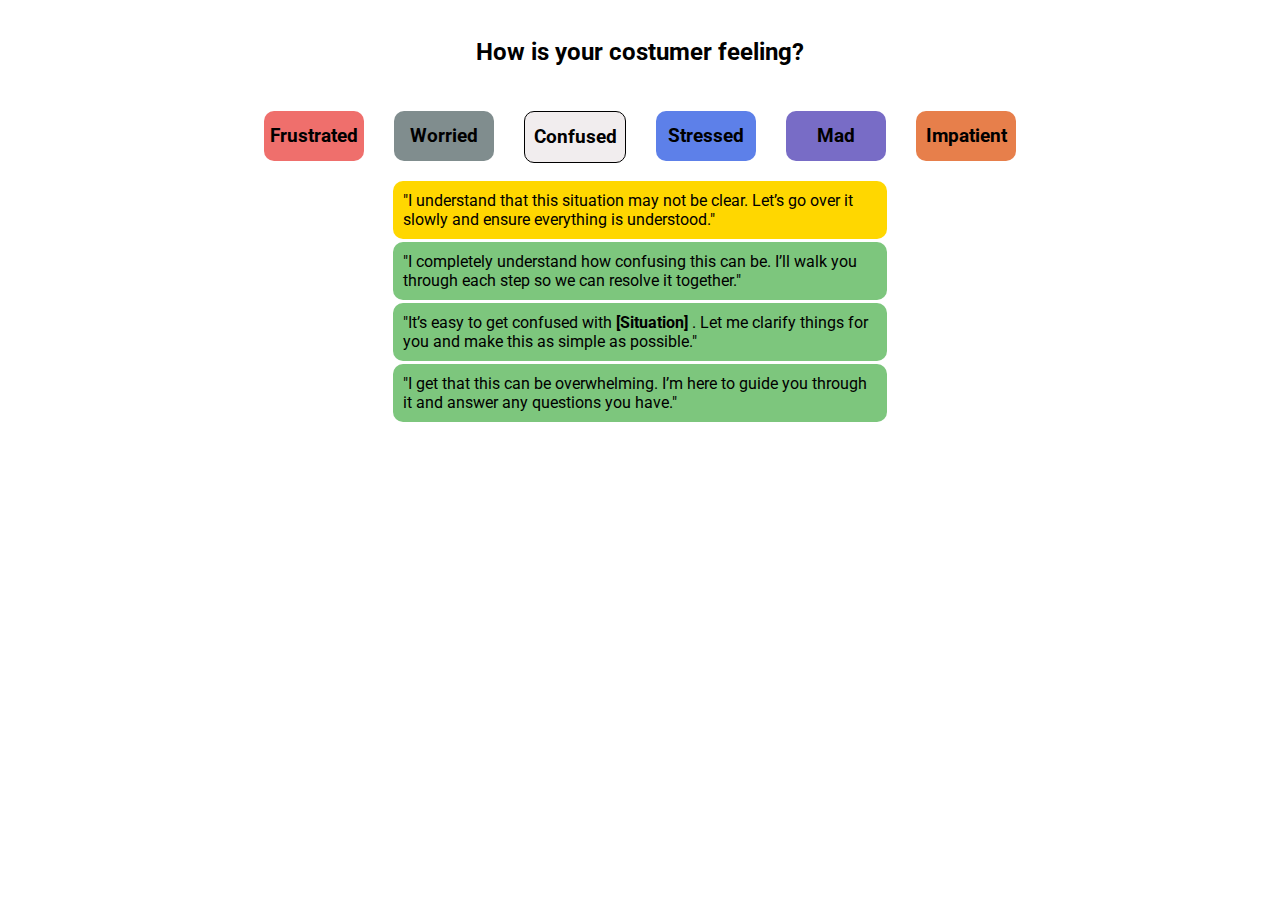
==== emotions/confused.html @ b7e2608e "Emotion dictionary" ====
<!DOCTYPE html>
<html lang="en">
  <head>
    <meta charset="UTF-8" />
    <meta name="viewport" content="width=device-width, initial-scale=1.0" />
    <link rel="preconnect" href="https://fonts.googleapis.com" />
    <link rel="preconnect" href="https://fonts.gstatic.com" crossorigin />
    <link
      href="https://fonts.googleapis.com/css2?family=Roboto:ital,wght@0,100;0,300;0,400;0,500;0,700;0,900;1,100;1,300;1,400;1,500;1,700;1,900&display=swap"
      rel="stylesheet"
    />
    <link rel="stylesheet" href="../style.css" />
    <title>Emotions</title>
  </head>
  <body>
    <section id="menu" class="emotion-menu">
      <div id="title" class="title">
        <h2 class="title">How is your costumer feeling?</h2>
      </div>
      <div id="emotion-section">
        <div class="flex-row flex-wrap">
          <a href="frustration.html" class="emotion red">
            <h3>Frustrated</h3>
          </a>
          <a href="worried.html" class="emotion gray">
            <h3>Worried</h3>
          </a>
          <a href="confused.html" class="emotion selected">
            <h3>Confused</h3>
          </a>
          <a href="stressed.html" class="emotion blue">
            <h3>Stressed</h3>
          </a>
          <a href="mad.html" class="emotion purpule">
            <h3>Mad</h3>
          </a>
          <a href="impatient.html" class="emotion orange">
            <h3>Impatient</h3>
          </a>
        </div>
      </div>
    </section>
    <!-- Statement section -->
    <section id="work-box">
      <div id="stmt-box">
        <p class="stmt recomended">
          "I understand that this situation may not be clear. Let’s go over it
          slowly and ensure everything is understood."
        </p>
        <p class="stmt">
          "I completely understand how confusing this can be. I’ll walk you
          through each step so we can resolve it together."
        </p>
        <p class="stmt">
          "It’s easy to get confused with <b>[Situation]</b> . Let me clarify
          things for you and make this as simple as possible."
        </p>
        <p class="stmt">
          "I get that this can be overwhelming. I’m here to guide you through it
          and answer any questions you have."
        </p>
      </div>
    </section>
    <!-- Notes Section -->
    <!-- <section>
        <div class="notes-box">
            <h3>Some useful notes for online banking:</h3>
            <p>Password reset</p>
            <p>2sv reset</p>
            <p>PLOG Created. Case #</p>
        </div>
     </section> -->
  </body>
</html>
---- style.css ----
body{
    font-family: "Roboto", sans-serif;
}
.box-centered{
    display: flex;
    justify-content: center;
}
.title{
    padding: 0;
    margin: 0;
}
.box{
    border: 1px solid black;
    border-radius: 5px;
    padding: 10px;
}
a{
    text-decoration: none;
    color: inherit;
}
a:visited{
    color: black;
}
ul{
    list-style-type: none;
    margin: 0;
    padding-left: 20px;
    padding-right: 20px;
}
li{
    margin-bottom: 10px;
}

.core{
    display: flex;
}
.center{
    align-items: center;
}
.core img{
    width: 32px;
    height: 32px;
    margin-left: 5px;
}
#red-flags{
    background-color: #AD2831 ;
    color: white;
}
#red-flags h3{
    margin-left: 20px;
    font-weight: 700;
}
input label{
    display: inline-block;
}

.stmt{
    padding: 10px;
    margin: 3px;
    background-color: #7dc67d;
    border-radius: 10px;
}

.flex-row{
    display: flex;
    justify-content: center;
}
.flex-wrap{
    flex-wrap: wrap;
}
.title{
    display: flex;
    justify-content: center;
    align-items: center;
    padding: 15px;
}
.title h2{
    flex-grow: 3;
} 

.page-name{
    color: #808D8E;
    font-style: italic;
    font-size: 15px;
}

.emotion{
    display: flex;
    justify-content: center;
    align-items: center;
    /* border: 1px solid black; */
    border-radius: 10px;
    width: 100px;
    height: 50px;
    margin: 15px;
}
.selected{
    background-color: #F1EDEE;
    border: 1px solid black;
}
.red{
    background-color: #EF6F6C;
}
.gray{
    background-color: #808D8E;
}
.yellow{
    background-color: #F9C80E;
}
.blue{
    background-color: #5D80E9;
}
.purpule{
    background-color: #786CC6;
}
.orange{
     background-color: #E77F4B;
}
.green{
    background-color: #CBE896;
}

.notes-box{
    background-color: #F1EDEE;
    padding: 15px;
    border-radius: 10px;
}

.fraud-warning{
    background-image: url("img/deteccion-de-fraude\ \(1\).png");
    background-position: center;
    background-repeat: no-repeat;
    background-size: contain;
    /* display: none; */
}

.recomended{
    background-color: gold;
}
#work-box{
    display: flex;
    justify-content: center;
}
#stmt-box{
    max-width: 500px;
}
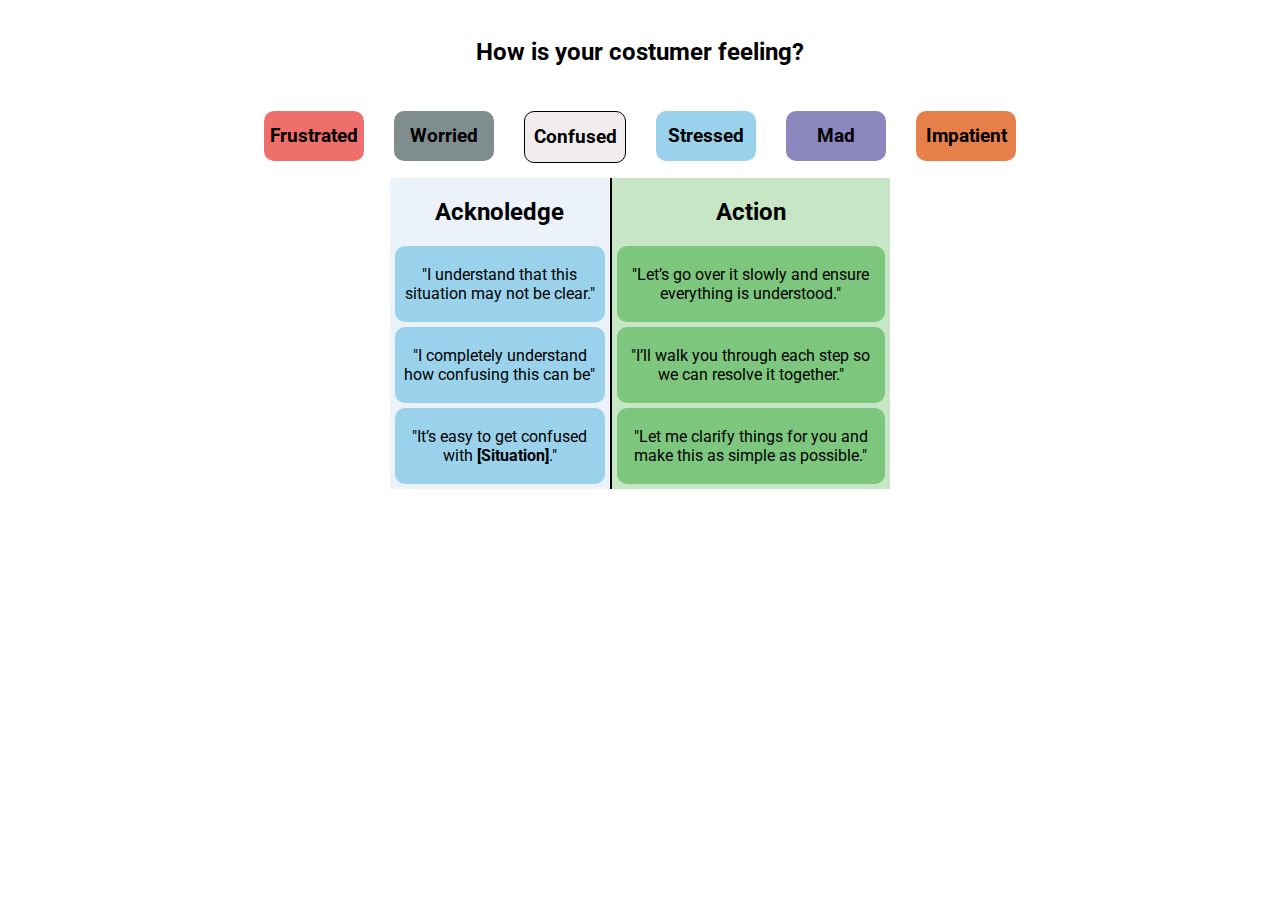
==== commit 49a03e14: "ack and action on all emotions" ====
--- a/emotions/confused.html
+++ b/emotions/confused.html
@@ -40,35 +40,35 @@
         </div>
       </div>
     </section>
+
     <!-- Statement section -->
     <section id="work-box">
       <div id="stmt-box">
-        <p class="stmt recomended">
-          "I understand that this situation may not be clear. Let’s go over it
-          slowly and ensure everything is understood."
-        </p>
-        <p class="stmt">
-          "I completely understand how confusing this can be. I’ll walk you
-          through each step so we can resolve it together."
-        </p>
-        <p class="stmt">
-          "It’s easy to get confused with <b>[Situation]</b> . Let me clarify
-          things for you and make this as simple as possible."
-        </p>
-        <p class="stmt">
-          "I get that this can be overwhelming. I’m here to guide you through it
-          and answer any questions you have."
-        </p>
+        <div id="ack-box" class="text-center">
+          <h2>Acknoledge</h2>
+          <p class="stmt blue">
+            "I understand that this situation may not be clear."
+          </p>
+          <p class="stmt blue">
+            "I completely understand how confusing this can be"
+          </p>
+          <p class="stmt blue">
+            "It’s easy to get confused with <b>[Situation]</b>."
+          </p>
+        </div>
+        <div id="action-box" class="text-center">
+          <h2>Action</h2>
+          <p class="stmt">
+            "Let’s go over it slowly and ensure everything is understood."
+          </p>
+          <p class="stmt">
+            "I’ll walk you through each step so we can resolve it together."
+          </p>
+          <p class="stmt">
+            "Let me clarify things for you and make this as simple as possible."
+          </p>
+        </div>
       </div>
     </section>
-    <!-- Notes Section -->
-    <!-- <section>
-        <div class="notes-box">
-            <h3>Some useful notes for online banking:</h3>
-            <p>Password reset</p>
-            <p>2sv reset</p>
-            <p>PLOG Created. Case #</p>
-        </div>
-     </section> -->
   </body>
 </html>
--- a/style.css
+++ b/style.css
@@ -57,10 +57,12 @@
 }
 
 .stmt{
-    padding: 10px;
-    margin: 3px;
+    padding: 3px;
+    margin: 5px;
+    align-content: center;
     background-color: #7dc67d;
     border-radius: 10px;
+    height: 70px;
 }
 
 .flex-row{
@@ -96,9 +98,11 @@
     height: 50px;
     margin: 15px;
 }
+
 .selected{
     background-color: #F1EDEE;
     border: 1px solid black;
+    color: black;
 }
 .red{
     background-color: #EF6F6C;
@@ -110,10 +114,11 @@
     background-color: #F9C80E;
 }
 .blue{
-    background-color: #5D80E9;
+    background-color: #99D2EA ;
 }
 .purpule{
-    background-color: #786CC6;
+    background-color: #8D87C0;
+
 }
 .orange{
      background-color: #E77F4B;
@@ -143,6 +148,21 @@
     display: flex;
     justify-content: center;
 }
+#ack-box{
+    border-right: 2px solid black;
+    background-color: #EBF2FA ;
+    
+}
+#action-box{
+    background-color: #C6E6C6 ;
+
+}
 #stmt-box{
+    display: flex; 
+    flex-direction: row;
     max-width: 500px;
+
+}
+.text-center{
+    text-align: center;
 }